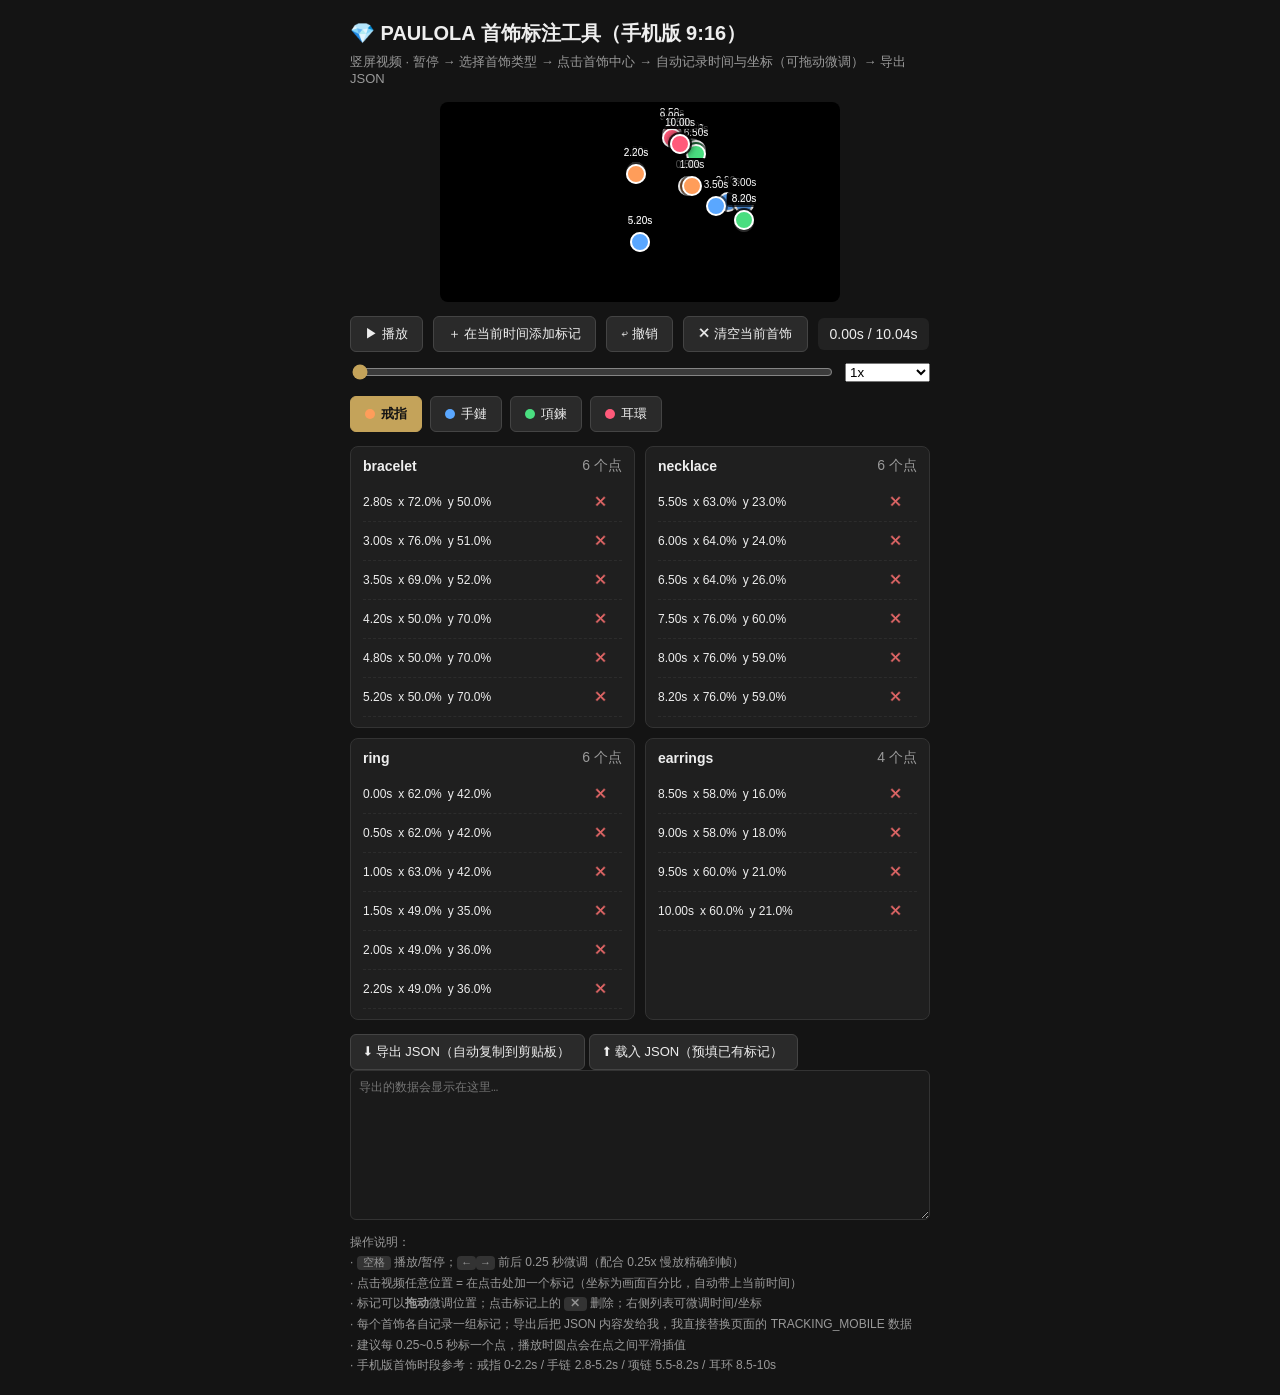
==== pages/annotate-mobile.html @ 7cd94c09 "feat: 手机版首饰标注工具 annotate-mobile.html(竖屏视频+预填TRACKING_MOBILE+触屏拖拽+载入JSON)" ====
<!DOCTYPE html>
<html lang="zh-TW">
<head>
<meta charset="UTF-8">
<meta name="viewport" content="width=device-width, initial-scale=1.0">
<title>PAULOLA 首饰标注工具（手机版）</title>
<style>
  * { box-sizing: border-box; }
  body { margin: 0; font-family: 'Segoe UI', 'Noto Sans TC', sans-serif; background: #141414; color: #eee; }
  .wrap { max-width: 620px; margin: 0 auto; padding: 20px; }
  h1 { font-size: 20px; margin: 0 0 6px; }
  .sub { color: #999; font-size: 13px; margin-bottom: 16px; }
  .stage { position: relative; background: #000; border-radius: 8px; overflow: hidden; user-select: none; }
  video { display: block; width: 100%; }
  .marker {
    position: absolute; width: 20px; height: 20px; margin: -10px 0 0 -10px;
    border-radius: 50%; border: 2px solid #fff; cursor: move; transform: translateZ(0);
    box-shadow: 0 0 0 2px rgba(0,0,0,.5), 0 0 8px rgba(0,0,0,.6);
  }
  .marker .t { position: absolute; top: -20px; left: 50%; transform: translateX(-50%);
    font-size: 10px; color: #fff; background: rgba(0,0,0,.7); padding: 1px 5px; border-radius: 3px; white-space: nowrap; }
  .toolbar { display: flex; flex-wrap: wrap; gap: 10px; align-items: center; margin: 14px 0; }
  button { background: #2a2a2a; color: #eee; border: 1px solid #444; border-radius: 6px;
    padding: 8px 14px; cursor: pointer; font-size: 13px; }
  button:hover { background: #3a3a3a; }
  button.active { background: #C4A35A; color: #141414; border-color: #C4A35A; font-weight: 600; }
  select, input[type=range] { accent-color: #C4A35A; }
  .time { font-variant-numeric: tabular-nums; font-size: 14px; background: #222; padding: 8px 12px; border-radius: 6px; }
  .items { display: flex; gap: 8px; flex-wrap: wrap; }
  .items button[data-item]::before { content: ''; display: inline-block; width: 10px; height: 10px;
    border-radius: 50%; margin-right: 6px; vertical-align: -1px; background: var(--c); }
  .marks { display: grid; grid-template-columns: repeat(auto-fill, minmax(260px, 1fr)); gap: 10px; margin-top: 14px; }
  .card { background: #1f1f1f; border: 1px solid #333; border-radius: 8px; padding: 10px 12px; }
  .card h3 { margin: 0 0 8px; font-size: 14px; display: flex; justify-content: space-between; align-items: center; }
  .card h3 .n { color: #999; font-weight: 400; }
  .row { display: flex; align-items: center; gap: 6px; font-size: 12px; padding: 3px 0;
    border-bottom: 1px dashed #2c2c2c; font-variant-numeric: tabular-nums; }
  .row .del { margin-left: auto; cursor: pointer; color: #e06666; background: none; border: none; font-size: 14px; }
  .row .up, .row .down { cursor: pointer; background: none; border: none; color: #999; }
  .export { margin-top: 14px; }
  textarea { width: 100%; height: 150px; background: #1a1a1a; color: #8fdb8f; border: 1px solid #333;
    border-radius: 6px; font-family: Consolas, monospace; font-size: 12px; padding: 8px; }
  .hint { color: #999; font-size: 12px; margin-top: 8px; line-height: 1.7; }
  kbd { background: #333; border-radius: 4px; padding: 1px 6px; font-size: 11px; }
  /* 竖屏：视频宽度限制，避免过长 */
  .stage { max-width: 400px; margin: 0 auto; }
</style>
</head>
<body>
<div class="wrap">
  <h1>💎 PAULOLA 首饰标注工具（手机版 9:16）</h1>
  <div class="sub">竖屏视频 · 暂停 → 选择首饰类型 → 点击首饰中心 → 自动记录时间与坐标（可拖动微调）→ 导出 JSON</div>

  <div class="stage" id="stage">
    <video id="v" src="../assets/video-jewelry-showcase-mobile.mp4" muted playsinline></video>
  </div>

  <div class="toolbar">
    <button id="btnPlay">▶ 播放</button>
    <button id="btnAdd">＋ 在当前时间添加标记</button>
    <button id="btnUndo">↩ 撤销</button>
    <button id="btnClear">✕ 清空当前首饰</button>
    <span class="time" id="time">0.00s / 10.04s</span>
    <input type="range" id="seek" min="0" max="1004" step="1" style="flex:1; min-width:160px;">
    <select id="rate">
      <option value="0.25">0.25x 慢放</option>
      <option value="0.5">0.5x</option>
      <option value="1" selected>1x</option>
      <option value="2">2x</option>
    </select>
  </div>

  <div class="items" id="items">
    <button data-item="ring" style="--c:#ff9d5a" class="active">戒指</button>
    <button data-item="bracelet" style="--c:#5aa7ff">手鏈</button>
    <button data-item="necklace" style="--c:#4ade80">項鍊</button>
    <button data-item="earrings" style="--c:#ff5a7a">耳環</button>
  </div>

  <div class="marks" id="marks"></div>

  <div class="export">
    <button id="btnExport">⬇ 导出 JSON（自动复制到剪贴板）</button>
    <button id="btnLoad">⬆ 载入 JSON（预填已有标记）</button>
    <textarea id="out" readonly placeholder="导出的数据会显示在这里…"></textarea>
  </div>

  <div class="hint">
    操作说明：<br>
    · <kbd>空格</kbd> 播放/暂停；<kbd>←</kbd><kbd>→</kbd> 前后 0.25 秒微调（配合 0.25x 慢放精确到帧）<br>
    · 点击视频任意位置 = 在点击处加一个标记（坐标为画面百分比，自动带上当前时间）<br>
    · 标记可以<b>拖动</b>微调位置；点击标记上的 <kbd>✕</kbd> 删除；右侧列表可微调时间/坐标<br>
    · 每个首饰各自记录一组标记；导出后把 JSON 内容发给我，我直接替换页面的 TRACKING_MOBILE 数据<br>
    · 建议每 0.25~0.5 秒标一个点，播放时圆点会在点之间平滑插值<br>
    · 手机版首饰时段参考：戒指 0-2.2s / 手链 2.8-5.2s / 项链 5.5-8.2s / 耳环 8.5-10s
  </div>
</div>

<script>
(function () {
  'use strict';
  var video = document.getElementById('v');
  var stage = document.getElementById('stage');
  var timeEl = document.getElementById('time');
  var seek = document.getElementById('seek');
  var out = document.getElementById('out');
  var itemsEl = document.getElementById('items');
  var marksEl = document.getElementById('marks');

  var COLORS = { bracelet: '#5aa7ff', necklace: '#4ade80', ring: '#ff9d5a', earrings: '#ff5a7a' };
  var current = 'ring';
  var marks = { bracelet: [], necklace: [], ring: [], earrings: [] };  // {t, x, y}

  // 预填当前 TRACKING_MOBILE（便于继续微调）
  var PRESET = {
    "ring": [[0, 62, 42], [0.5, 62, 42], [1.0, 63, 42], [1.5, 49, 35], [2.0, 49, 36], [2.2, 49, 36]],
    "bracelet": [[2.8, 72, 50], [3.0, 76, 51], [3.5, 69, 52], [4.2, 50, 70], [4.8, 50, 70], [5.2, 50, 70]],
    "necklace": [[5.5, 63, 23], [6.0, 64, 24], [6.5, 64, 26], [7.5, 76, 60], [8.0, 76, 59], [8.2, 76, 59]],
    "earrings": [[8.5, 58, 16], [9.0, 58, 18], [9.5, 60, 21], [10.0, 60, 21]]
  };
  Object.keys(PRESET).forEach(function (k) {
    marks[k] = PRESET[k].map(function (p) { return { t: p[0], x: p[1], y: p[2] }; });
  });

  function fmt(t) { return t.toFixed(2); }

  function render() {
    var t = video.currentTime;
    timeEl.textContent = fmt(t) + 's / ' + (video.duration || 10.04).toFixed(2) + 's';
    seek.value = Math.round(t * 100);
    var olds = stage.querySelectorAll('.marker');
    for (var i = 0; i < olds.length; i++) olds[i].remove();
    Object.keys(marks).forEach(function (key) {
      marks[key].forEach(function (m) {
        var d = document.createElement('div');
        d.className = 'marker';
        d.style.left = m.x + '%';
        d.style.top = m.y + '%';
        d.style.background = COLORS[key];
        d.dataset.key = key;
        d.innerHTML = '<span class="t">' + fmt(m.t) + 's</span>';
        stage.appendChild(d);
      });
    });
    renderList();
  }

  function renderList() {
    marksEl.innerHTML = '';
    Object.keys(marks).forEach(function (key) {
      var list = marks[key].slice().sort(function (a, b) { return a.t - b.t; });
      var card = document.createElement('div');
      card.className = 'card';
      var h = document.createElement('h3');
      h.innerHTML = '<span>' + key + '</span><span class="n">' + list.length + ' 个点</span>';
      card.appendChild(h);
      if (!list.length) {
        var e = document.createElement('div');
        e.style.color = '#555'; e.style.fontSize = '12px';
        e.textContent = '（未标注）';
        card.appendChild(e);
      }
      list.forEach(function (m, idx) {
        var r = document.createElement('div');
        r.className = 'row';
        r.innerHTML = '<span class="t">' + fmt(m.t) + 's</span>' +
          '<span>x ' + m.x.toFixed(1) + '%</span><span>y ' + m.y.toFixed(1) + '%</span>' +
          '<button class="del" title="删除">✕</button>';
        r.querySelector('.del').onclick = function () {
          marks[key] = marks[key].filter(function (mm) { return mm !== m; });
          render();
        };
        card.appendChild(r);
      });
      marksEl.appendChild(card);
    });
  }

  function posFromEvent(e) {
    var r = stage.getBoundingClientRect();
    return {
      x: Math.round((e.clientX - r.left) / r.width * 1000) / 10,
      y: Math.round((e.clientY - r.top) / r.height * 1000) / 10
    };
  }

  stage.addEventListener('click', function (e) {
    if (e.target.classList.contains('marker')) return;
    var p = posFromEvent(e);
    marks[current].push({ t: video.currentTime, x: p.x, y: p.y });
    render();
  });

  // 拖拽标记微调（兼容触屏 + 鼠标）
  var drag = null;
  stage.addEventListener('mousedown', function (e) {
    if (!e.target.classList.contains('marker')) return;
    e.preventDefault();
    startDrag(e.target, e);
  });
  stage.addEventListener('touchstart', function (e) {
    var t = e.target;
    if (!t.classList.contains('marker')) return;
    e.preventDefault();
    var touch = e.touches[0];
    startDrag(t, touch);
  }, { passive: false });

  function startDrag(el, point) {
    var key = el.dataset.key;
    var lx = parseFloat(el.style.left);
    var ly = parseFloat(el.style.top);
    var m = null;
    for (var i = 0; i < marks[key].length; i++) {
      if (Math.abs(marks[key][i].x - lx) < 0.01 && Math.abs(marks[key][i].y - ly) < 0.01) {
        m = marks[key][i];
        break;
      }
    }
    if (m) drag = { el: el, m: m };
  }

  function moveDrag(clientX, clientY) {
    if (!drag) return;
    var r = stage.getBoundingClientRect();
    drag.m.x = Math.round((clientX - r.left) / r.width * 1000) / 10;
    drag.m.y = Math.round((clientY - r.top) / r.height * 1000) / 10;
    drag.el.style.left = drag.m.x + '%';
    drag.el.style.top = drag.m.y + '%';
    drag.el.querySelector('.t').textContent = drag.m.t.toFixed(2) + 's';
  }

  document.addEventListener('mousemove', function (e) { moveDrag(e.clientX, e.clientY); });
  document.addEventListener('mouseup', function () { drag = null; });
  document.addEventListener('touchmove', function (e) {
    if (drag) { e.preventDefault(); moveDrag(e.touches[0].clientX, e.touches[0].clientY); }
  }, { passive: false });
  document.addEventListener('touchend', function () { drag = null; });

  document.getElementById('btnPlay').onclick = function () { video.paused ? video.play() : video.pause(); };
  video.addEventListener('timeupdate', render);
  video.addEventListener('play', function () { document.getElementById('btnPlay').textContent = '⏸ 暂停'; });
  video.addEventListener('pause', function () { document.getElementById('btnPlay').textContent = '▶ 播放'; });
  seek.addEventListener('input', function () {
    video.currentTime = seek.value / 100;
    render();
  });
  document.getElementById('rate').onchange = function (e) { video.playbackRate = parseFloat(e.target.value); };

  document.addEventListener('keydown', function (e) {
    if (e.target.tagName === 'TEXTAREA') return;
    if (e.code === 'Space') { e.preventDefault(); video.paused ? video.play() : video.pause(); }
    if (e.code === 'ArrowLeft') { video.currentTime = Math.max(0, video.currentTime - 0.25); render(); }
    if (e.code === 'ArrowRight') { video.currentTime = Math.min(video.duration, video.currentTime + 0.25); render(); }
  });

  itemsEl.addEventListener('click', function (e) {
    var b = e.target.closest('button[data-item]');
    if (!b) return;
    current = b.dataset.item;
    itemsEl.querySelectorAll('button[data-item]').forEach(function (x) { x.classList.remove('active'); });
    b.classList.add('active');
    renderList();
  });

  document.getElementById('btnAdd').onclick = function () {
    marks[current].push({ t: video.currentTime, x: 50, y: 50 });
    render();
  };
  document.getElementById('btnUndo').onclick = function () {
    if (marks[current].length) { marks[current].pop(); render(); }
  };
  document.getElementById('btnClear').onclick = function () {
    marks[current] = []; render();
  };

  document.getElementById('btnExport').onclick = function () {
    var obj = {};
    Object.keys(marks).forEach(function (k) {
      obj[k] = marks[k].slice().sort(function (a, b) { return a.t - b.t; })
        .map(function (m) { return [Math.round(m.t * 100) / 100, m.x, m.y]; });
    });
    var json = JSON.stringify(obj);
    out.value = json;
    if (navigator.clipboard && navigator.clipboard.writeText) {
      navigator.clipboard.writeText(json).then(function () { alert('已复制到剪贴板！'); });
    } else {
      out.select();
      document.execCommand('copy');
      alert('已复制！');
    }
  };

  // 载入 JSON：粘贴或从 textarea 读取
  document.getElementById('btnLoad').onclick = function () {
    var raw = prompt('粘贴要载入的 JSON：');
    if (!raw) return;
    try {
      var obj = JSON.parse(raw);
      Object.keys(marks).forEach(function (k) {
        marks[k] = (obj[k] || []).map(function (p) { return { t: p[0], x: p[1], y: p[2] }; });
      });
      render();
      alert('已载入！');
    } catch (err) {
      alert('JSON 解析失败：' + err.message);
    }
  };

  render();
})();
</script>
</body>
</html>
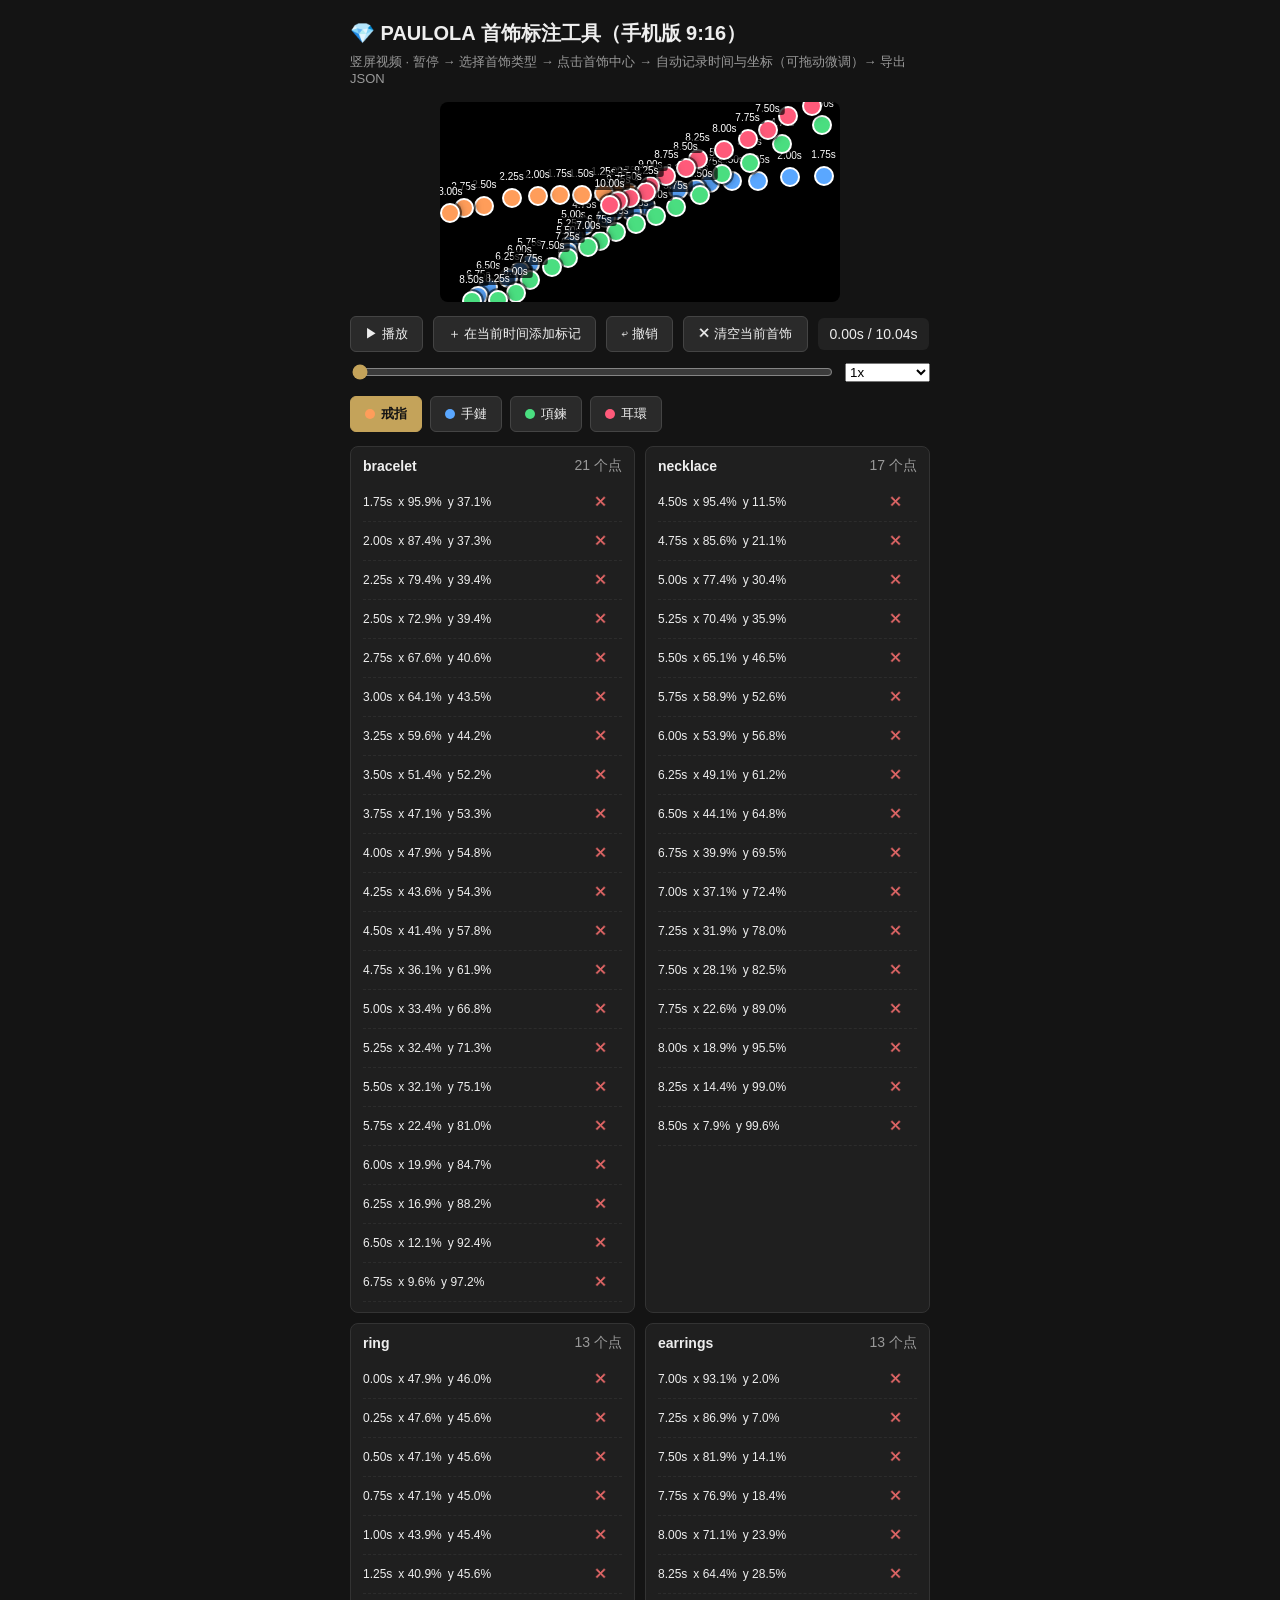
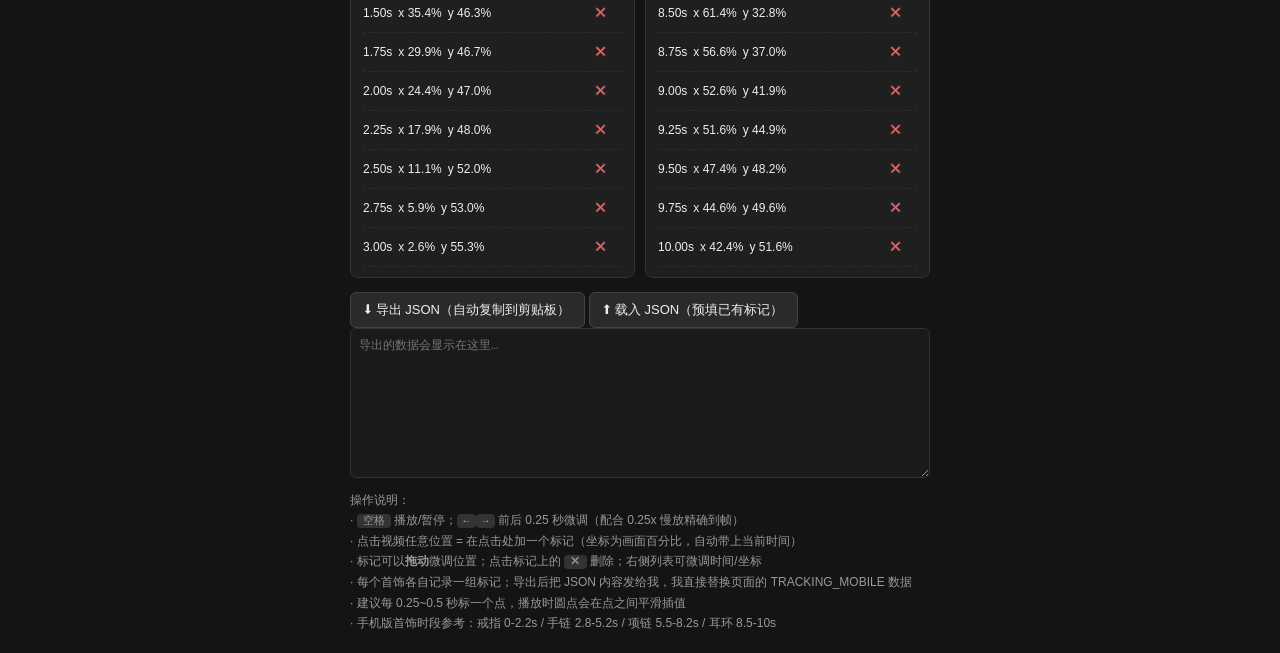
==== commit a8e62515: "feat(paulola): 手机版 hero 热点用用户手动标记数据(戒指0-3s/手链1.75-6.75s/项链4.5-8.5s/耳环7-10s) + 标注工具预填同步" ====
--- a/pages/annotate-mobile.html
+++ b/pages/annotate-mobile.html
@@ -113,10 +113,10 @@
 
   // 预填当前 TRACKING_MOBILE（便于继续微调）
   var PRESET = {
-    "ring": [[0, 62, 42], [0.5, 62, 42], [1.0, 63, 42], [1.5, 49, 35], [2.0, 49, 36], [2.2, 49, 36]],
-    "bracelet": [[2.8, 72, 50], [3.0, 76, 51], [3.5, 69, 52], [4.2, 50, 70], [4.8, 50, 70], [5.2, 50, 70]],
-    "necklace": [[5.5, 63, 23], [6.0, 64, 24], [6.5, 64, 26], [7.5, 76, 60], [8.0, 76, 59], [8.2, 76, 59]],
-    "earrings": [[8.5, 58, 16], [9.0, 58, 18], [9.5, 60, 21], [10.0, 60, 21]]
+    "ring": [[0, 47.9, 46], [0.25, 47.6, 45.6], [0.5, 47.1, 45.6], [0.75, 47.1, 45], [1, 43.9, 45.4], [1.25, 40.9, 45.6], [1.5, 35.4, 46.3], [1.75, 29.9, 46.7], [2, 24.4, 47], [2.25, 17.9, 48], [2.5, 11.1, 52], [2.75, 5.9, 53], [3, 2.6, 55.3]],
+    "bracelet": [[1.75, 95.9, 37.1], [2, 87.4, 37.3], [2.25, 79.4, 39.4], [2.5, 72.9, 39.4], [2.75, 67.6, 40.6], [3, 64.1, 43.5], [3.25, 59.6, 44.2], [3.5, 51.4, 52.2], [3.75, 47.1, 53.3], [4, 47.9, 54.8], [4.25, 43.6, 54.3], [4.5, 41.4, 57.8], [4.75, 36.1, 61.9], [5, 33.4, 66.8], [5.25, 32.4, 71.3], [5.5, 32.1, 75.1], [5.75, 22.4, 81], [6, 19.9, 84.7], [6.25, 16.9, 88.2], [6.5, 12.1, 92.4], [6.75, 9.6, 97.2]],
+    "necklace": [[4.5, 95.4, 11.5], [4.75, 85.6, 21.1], [5, 77.4, 30.4], [5.25, 70.4, 35.9], [5.5, 65.1, 46.5], [5.75, 58.9, 52.6], [6, 53.9, 56.8], [6.25, 49.1, 61.2], [6.5, 44.1, 64.8], [6.75, 39.9, 69.5], [7, 37.1, 72.4], [7.25, 31.9, 78], [7.5, 28.1, 82.5], [7.75, 22.6, 89], [8, 18.9, 95.5], [8.25, 14.4, 99], [8.5, 7.9, 99.6]],
+    "earrings": [[7, 93.1, 2], [7.25, 86.9, 7], [7.5, 81.9, 14.1], [7.75, 76.9, 18.4], [8, 71.1, 23.9], [8.25, 64.4, 28.5], [8.5, 61.4, 32.8], [8.75, 56.6, 37], [9, 52.6, 41.9], [9.25, 51.6, 44.9], [9.5, 47.4, 48.2], [9.75, 44.6, 49.6], [10, 42.4, 51.6]]
   };
   Object.keys(PRESET).forEach(function (k) {
     marks[k] = PRESET[k].map(function (p) { return { t: p[0], x: p[1], y: p[2] }; });
